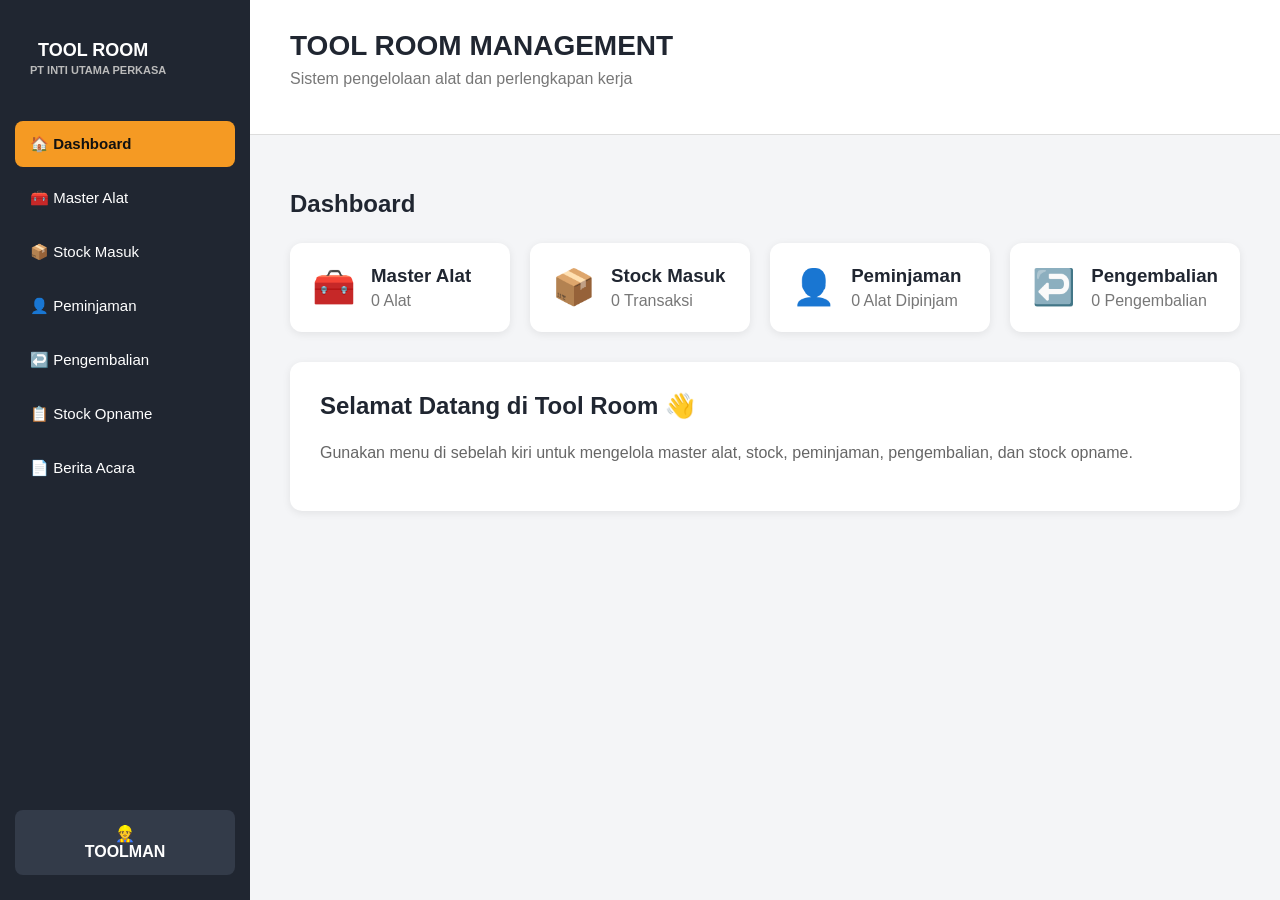
==== index.html @ 471891ff "Add id attribute to dashboard section" ====
<!DOCTYPE html>
<html lang="id">

<head>
    <meta charset="UTF-8">
    <meta name="viewport" content="width=device-width, initial-scale=1.0">

    <title>Tool Room Management</title>

    <link rel="stylesheet" href="style.css">
</head>

<body>

    <!-- SIDEBAR -->
    <aside class="sidebar">

        <div class="logo">
            <div>
                <span>TOOL ROOM</span>
                <small>PT INTI UTAMA PERKASA</small>
            </div>
        </div>

       <nav>

    <a href="#dashboard" class="active">
        🏠 Dashboard
    </a>

    <a href="#master-alat">
        🧰 Master Alat
    </a>

    <a href="#stock-masuk">
        📦 Stock Masuk
    </a>

    <a href="#peminjaman">
        👤 Peminjaman
    </a>

    <a href="#pengembalian">
        ↩️ Pengembalian
    </a>

    <a href="#stock-opname">
        📋 Stock Opname
    </a>

    <a href="#berita-acara">
        📄 Berita Acara
    </a>

</nav>
        <div class="user">
            👷<br>
            <strong>TOOLMAN</strong>
        </div>

    </aside>


    <!-- KONTEN UTAMA -->
    <main class="content">

        <!-- HEADER -->
        <header class="topbar">

            <h1>TOOL ROOM MANAGEMENT</h1>

            <p>
                Sistem pengelolaan alat dan perlengkapan kerja
            </p>

        </header>


        <!-- DASHBOARD -->
        <section class="dashboard" id="dashboard">

            <h2>Dashboard</h2>


            <!-- CARD -->
            <div class="cards">

                <div class="card">

                    <div class="icon">
                        🧰
                    </div>

                    <div>
                        <h3>Master Alat</h3>
                        <p>0 Alat</p>
                    </div>

                </div>


                <div class="card">

                    <div class="icon">
                        📦
                    </div>

                    <div>
                        <h3>Stock Masuk</h3>
                        <p>0 Transaksi</p>
                    </div>

                </div>


                <div class="card">

                    <div class="icon">
                        👤
                    </div>

                    <div>
                        <h3>Peminjaman</h3>
                        <p>0 Alat Dipinjam</p>
                    </div>

                </div>


                <div class="card">

                    <div class="icon">
                        ↩️
                    </div>

                    <div>
                        <h3>Pengembalian</h3>
                        <p>0 Pengembalian</p>
                    </div>

                </div>

            </div>


            <!-- WELCOME -->
            <div class="welcome">

                <h2>Selamat Datang di Tool Room 👋</h2>

                <p>
                    Gunakan menu di sebelah kiri untuk mengelola
                    master alat, stock, peminjaman, pengembalian,
                    dan stock opname.
                </p>

            </div>

        </section>

    </main>

</body>

</html>
---- style.css ----
* {
    box-sizing: border-box;
}

body {
    margin: 0;
    font-family: Arial, sans-serif;
    background: #f4f5f7;
    color: #202631;
}


/* SIDEBAR */

.sidebar {
    position: fixed;
    left: 0;
    top: 0;

    width: 250px;
    height: 100vh;

    background: #202631;
    color: white;

    padding: 25px 15px;

    display: flex;
    flex-direction: column;
}

.logo {
    font-size: 22px;
    font-weight: bold;
    padding: 15px;
    margin-bottom: 30px;
}

.logo span {
    margin-left: 8px;
}


/* MENU */

.sidebar nav {
    display: flex;
    flex-direction: column;
    gap: 8px;
}

.sidebar nav a {
    color: white;
    text-decoration: none;

    padding: 14px 15px;

    border-radius: 8px;

    font-size: 15px;
}

.sidebar nav a:hover {
    background: #333b49;
}

.sidebar nav a.active {
    background: #f59a23;
    color: #111;
    font-weight: bold;
}


/* USER */

.user {
    margin-top: auto;

    background: #333b49;

    padding: 14px;

    border-radius: 8px;

    text-align: center;
}


/* KONTEN */

.content {
    margin-left: 250px;
    min-height: 100vh;
}


/* HEADER */

.topbar {
    background: white;

    padding: 30px 40px;

    border-bottom: 1px solid #ddd;
}

.topbar h1 {
    margin: 0;
    font-size: 28px;
}

.topbar p {
    margin-top: 8px;
    color: #777;
}


/* DASHBOARD */

.dashboard {
    padding: 35px 40px;
}

.dashboard > h2 {
    margin-bottom: 25px;
}


/* CARD */

.cards {
    display: grid;

    grid-template-columns: repeat(4, 1fr);

    gap: 20px;
}

.card {
    background: white;

    padding: 22px;

    border-radius: 12px;

    box-shadow: 0 2px 8px rgba(0,0,0,0.08);

    display: flex;

    align-items: center;

    gap: 15px;
}

.card .icon {
    font-size: 35px;
}

.card h3 {
    margin: 0 0 5px 0;
}

.card p {
    margin: 0;
    color: #777;
}


/* WELCOME */

.welcome {
    background: white;

    margin-top: 30px;

    padding: 30px;

    border-radius: 12px;

    box-shadow: 0 2px 8px rgba(0,0,0,0.08);
}

.welcome h2 {
    margin-top: 0;
}

.welcome p {
    color: #666;
    line-height: 1.6;
}


/* TAMPILAN TABLET */

@media (max-width: 900px) {

    .cards {
        grid-template-columns: repeat(2, 1fr);
    }

}


/* TAMPILAN HP */

@media (max-width: 600px) {

    .sidebar {
        width: 70px;
        padding: 15px 8px;
    }

    .logo span {
        display: none;
    }

    .sidebar nav a {
        font-size: 0;
        text-align: center;
    }

    .user {
        font-size: 0;
    }

    .content {
        margin-left: 70px;
    }

    .topbar,
    .dashboard {
        padding: 20px;
    }

    .cards {
        grid-template-columns: 1fr;
    }

}
.logo {
    display: flex;
    align-items: center;
    gap: 10px;
}

.logo img {
    width: 40px;
    height: 40px;
    object-fit: contain;
}

.logo span {
    display: block;
    font-size: 18px;
    font-weight: bold;
}

.logo small {
    display: block;
    font-size: 11px;
    color: #bbb;
    margin-top: 3px;
}
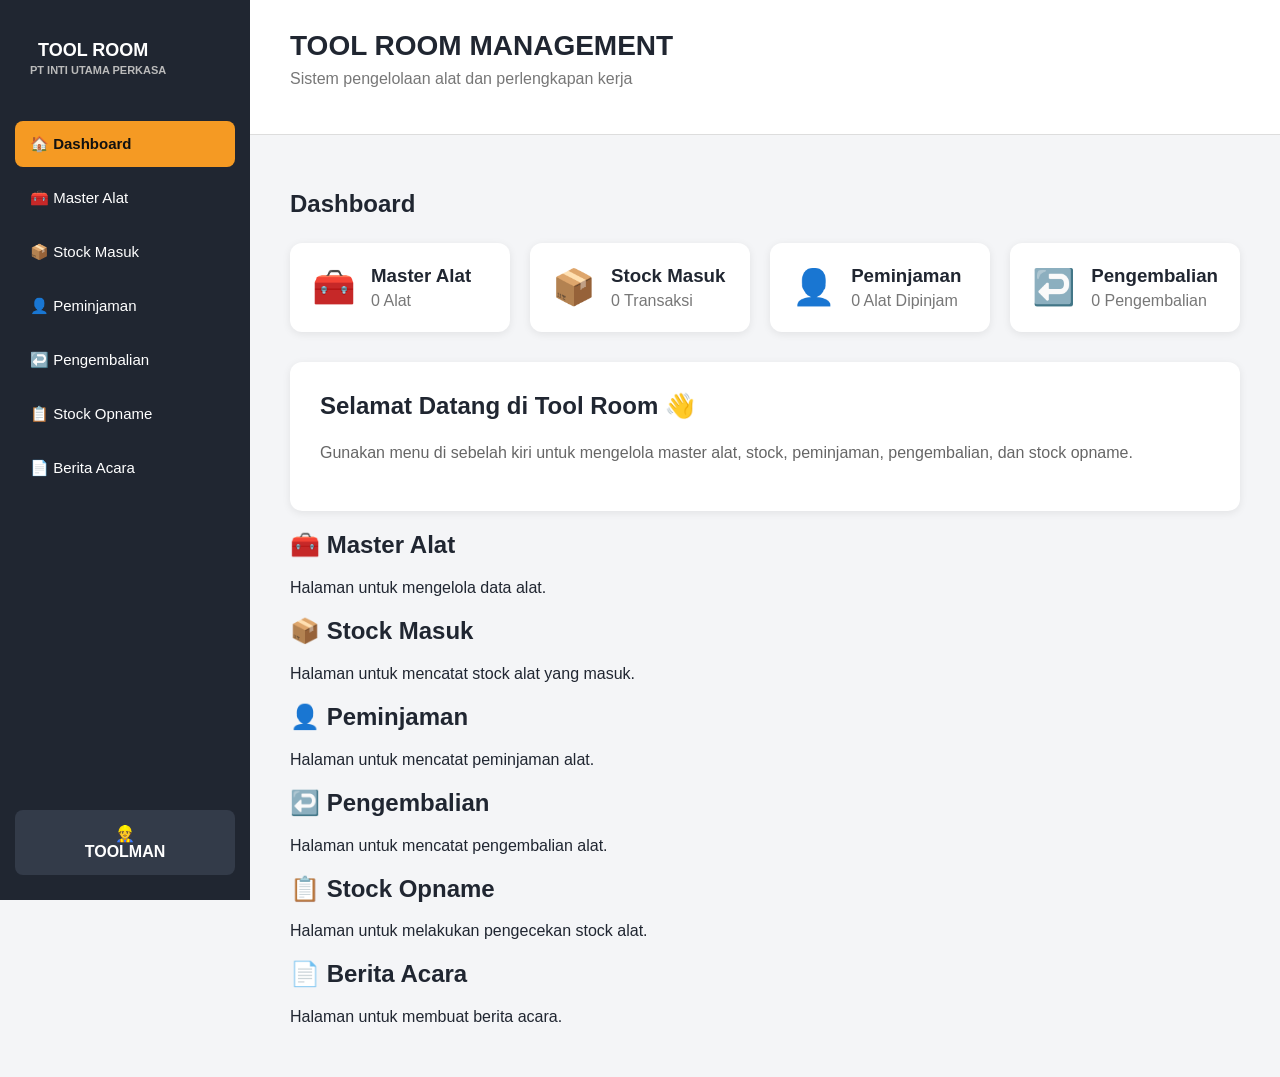
==== commit a08e300a: "Add new sections for alat management in index.html" ====
--- a/index.html
+++ b/index.html
@@ -155,7 +155,35 @@
                 </p>
 
             </div>
+<div id="master-alat" class="menu-section">
+    <h2>🧰 Master Alat</h2>
+    <p>Halaman untuk mengelola data alat.</p>
+</div>
 
+<div id="stock-masuk" class="menu-section">
+    <h2>📦 Stock Masuk</h2>
+    <p>Halaman untuk mencatat stock alat yang masuk.</p>
+</div>
+
+<div id="peminjaman" class="menu-section">
+    <h2>👤 Peminjaman</h2>
+    <p>Halaman untuk mencatat peminjaman alat.</p>
+</div>
+
+<div id="pengembalian" class="menu-section">
+    <h2>↩️ Pengembalian</h2>
+    <p>Halaman untuk mencatat pengembalian alat.</p>
+</div>
+
+<div id="stock-opname" class="menu-section">
+    <h2>📋 Stock Opname</h2>
+    <p>Halaman untuk melakukan pengecekan stock alat.</p>
+</div>
+
+<div id="berita-acara" class="menu-section">
+    <h2>📄 Berita Acara</h2>
+    <p>Halaman untuk membuat berita acara.</p>
+</div>
         </section>
 
     </main>
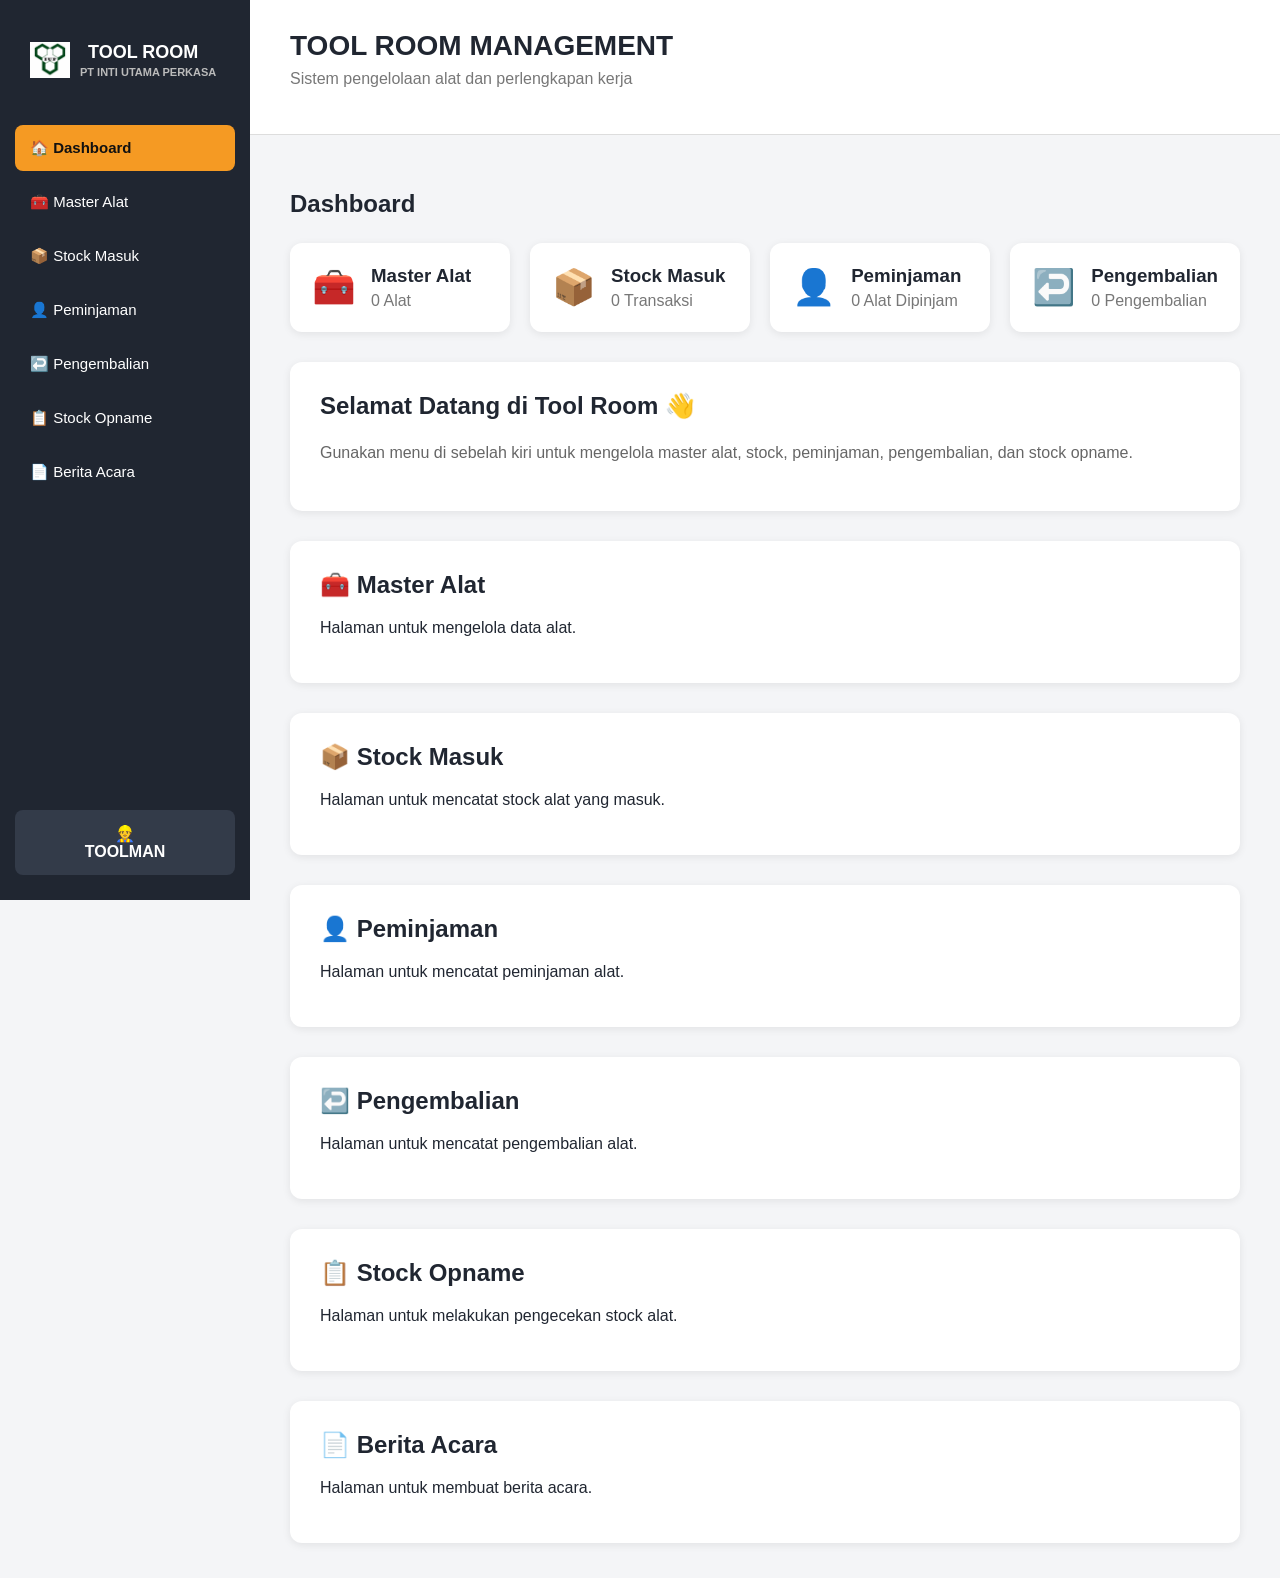
==== commit bd83c021: "Replace logo div with image and restructure content" ====
--- a/index.html
+++ b/index.html
@@ -16,11 +16,12 @@
     <aside class="sidebar">
 
         <div class="logo">
-            <div>
-                <span>TOOL ROOM</span>
-                <small>PT INTI UTAMA PERKASA</small>
-            </div>
-        </div>
+    <img src="logo.png.png" alt="Logo">
+    <div>
+        <span>TOOL ROOM</span>
+        <small>PT INTI UTAMA PERKASA</small>
+    </div>
+</div>
 
        <nav>
 
--- a/style.css
+++ b/style.css
@@ -261,3 +261,14 @@
     color: #bbb;
     margin-top: 3px;
 }
+.menu-section {
+    background: white;
+    margin-top: 30px;
+    padding: 30px;
+    border-radius: 12px;
+    box-shadow: 0 2px 8px rgba(0,0,0,0.08);
+}
+
+.menu-section h2 {
+    margin-top: 0;
+}
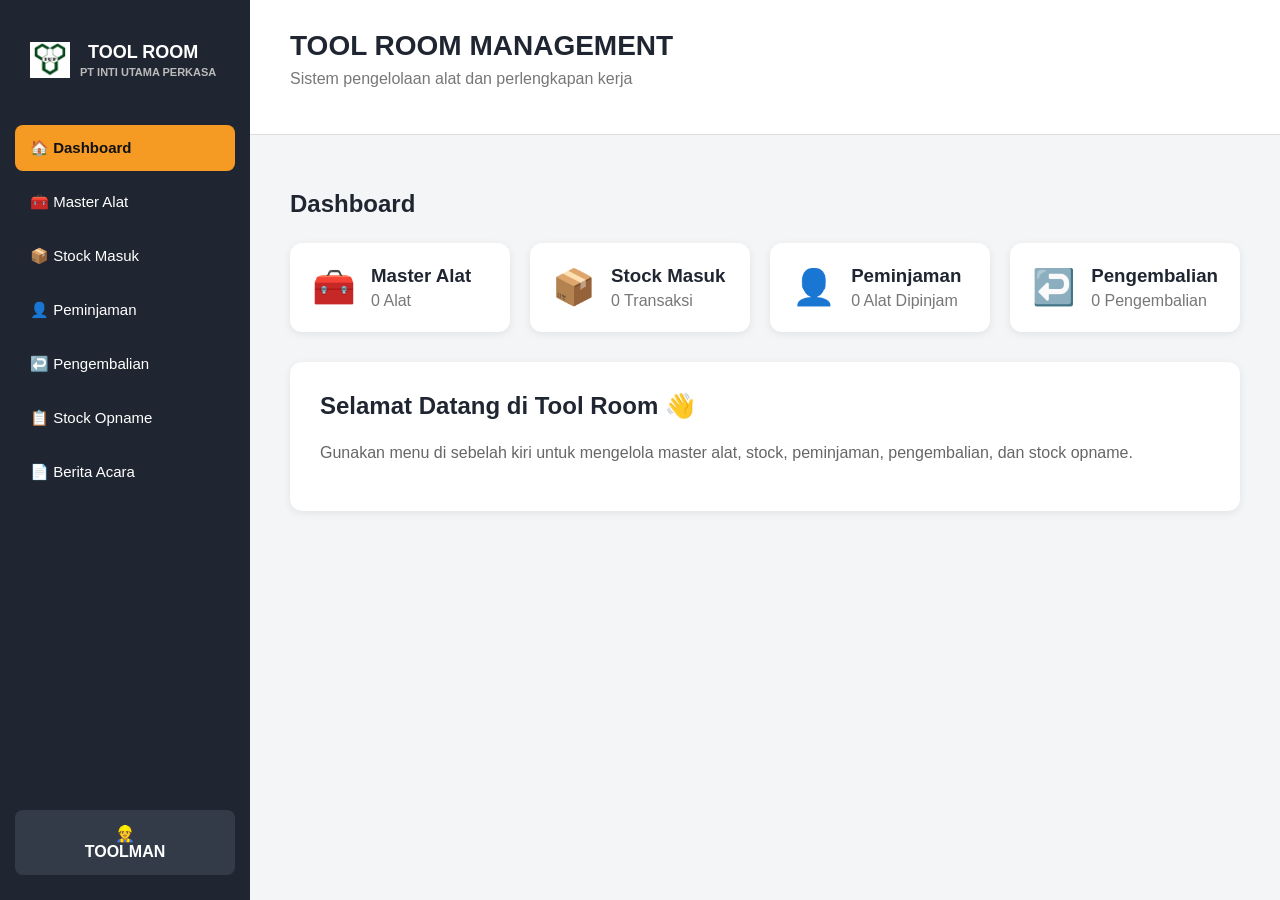
==== commit 27f409b8: "Refactor sidebar and dashboard sections in index.html" ====
--- a/index.html
+++ b/index.html
@@ -15,45 +15,52 @@
     <!-- SIDEBAR -->
     <aside class="sidebar">
 
+        <!-- LOGO -->
         <div class="logo">
-    <img src="logo.png.png" alt="Logo">
-    <div>
-        <span>TOOL ROOM</span>
-        <small>PT INTI UTAMA PERKASA</small>
-    </div>
-</div>
+            <img src="logo.png.png" alt="Logo">
 
-       <nav>
+            <div>
+                <span>TOOL ROOM</span>
+                <small>PT INTI UTAMA PERKASA</small>
+            </div>
+        </div>
 
-    <a href="#dashboard" class="active">
-        🏠 Dashboard
-    </a>
 
-    <a href="#master-alat">
-        🧰 Master Alat
-    </a>
+        <!-- MENU -->
+        <nav>
 
-    <a href="#stock-masuk">
-        📦 Stock Masuk
-    </a>
+            <a href="index.html" class="active">
+                🏠 Dashboard
+            </a>
 
-    <a href="#peminjaman">
-        👤 Peminjaman
-    </a>
+            <a href="master-alat.html">
+                🧰 Master Alat
+            </a>
 
-    <a href="#pengembalian">
-        ↩️ Pengembalian
-    </a>
+            <a href="stock-masuk.html">
+                📦 Stock Masuk
+            </a>
 
-    <a href="#stock-opname">
-        📋 Stock Opname
-    </a>
+            <a href="peminjaman.html">
+                👤 Peminjaman
+            </a>
 
-    <a href="#berita-acara">
-        📄 Berita Acara
-    </a>
+            <a href="pengembalian.html">
+                ↩️ Pengembalian
+            </a>
 
-</nav>
+            <a href="stock-opname.html">
+                📋 Stock Opname
+            </a>
+
+            <a href="berita-acara.html">
+                📄 Berita Acara
+            </a>
+
+        </nav>
+
+
+        <!-- USER -->
         <div class="user">
             👷<br>
             <strong>TOOLMAN</strong>
@@ -78,7 +85,7 @@
 
 
         <!-- DASHBOARD -->
-        <section class="dashboard" id="dashboard">
+        <section class="dashboard">
 
             <h2>Dashboard</h2>
 
@@ -86,6 +93,7 @@
             <!-- CARD -->
             <div class="cards">
 
+                <!-- MASTER ALAT -->
                 <div class="card">
 
                     <div class="icon">
@@ -100,6 +108,7 @@
                 </div>
 
 
+                <!-- STOCK MASUK -->
                 <div class="card">
 
                     <div class="icon">
@@ -114,6 +123,7 @@
                 </div>
 
 
+                <!-- PEMINJAMAN -->
                 <div class="card">
 
                     <div class="icon">
@@ -128,6 +138,7 @@
                 </div>
 
 
+                <!-- PENGEMBALIAN -->
                 <div class="card">
 
                     <div class="icon">
@@ -147,7 +158,9 @@
             <!-- WELCOME -->
             <div class="welcome">
 
-                <h2>Selamat Datang di Tool Room 👋</h2>
+                <h2>
+                    Selamat Datang di Tool Room 👋
+                </h2>
 
                 <p>
                     Gunakan menu di sebelah kiri untuk mengelola
@@ -156,35 +169,7 @@
                 </p>
 
             </div>
-<div id="master-alat" class="menu-section">
-    <h2>🧰 Master Alat</h2>
-    <p>Halaman untuk mengelola data alat.</p>
-</div>
 
-<div id="stock-masuk" class="menu-section">
-    <h2>📦 Stock Masuk</h2>
-    <p>Halaman untuk mencatat stock alat yang masuk.</p>
-</div>
-
-<div id="peminjaman" class="menu-section">
-    <h2>👤 Peminjaman</h2>
-    <p>Halaman untuk mencatat peminjaman alat.</p>
-</div>
-
-<div id="pengembalian" class="menu-section">
-    <h2>↩️ Pengembalian</h2>
-    <p>Halaman untuk mencatat pengembalian alat.</p>
-</div>
-
-<div id="stock-opname" class="menu-section">
-    <h2>📋 Stock Opname</h2>
-    <p>Halaman untuk melakukan pengecekan stock alat.</p>
-</div>
-
-<div id="berita-acara" class="menu-section">
-    <h2>📄 Berita Acara</h2>
-    <p>Halaman untuk membuat berita acara.</p>
-</div>
         </section>
 
     </main>
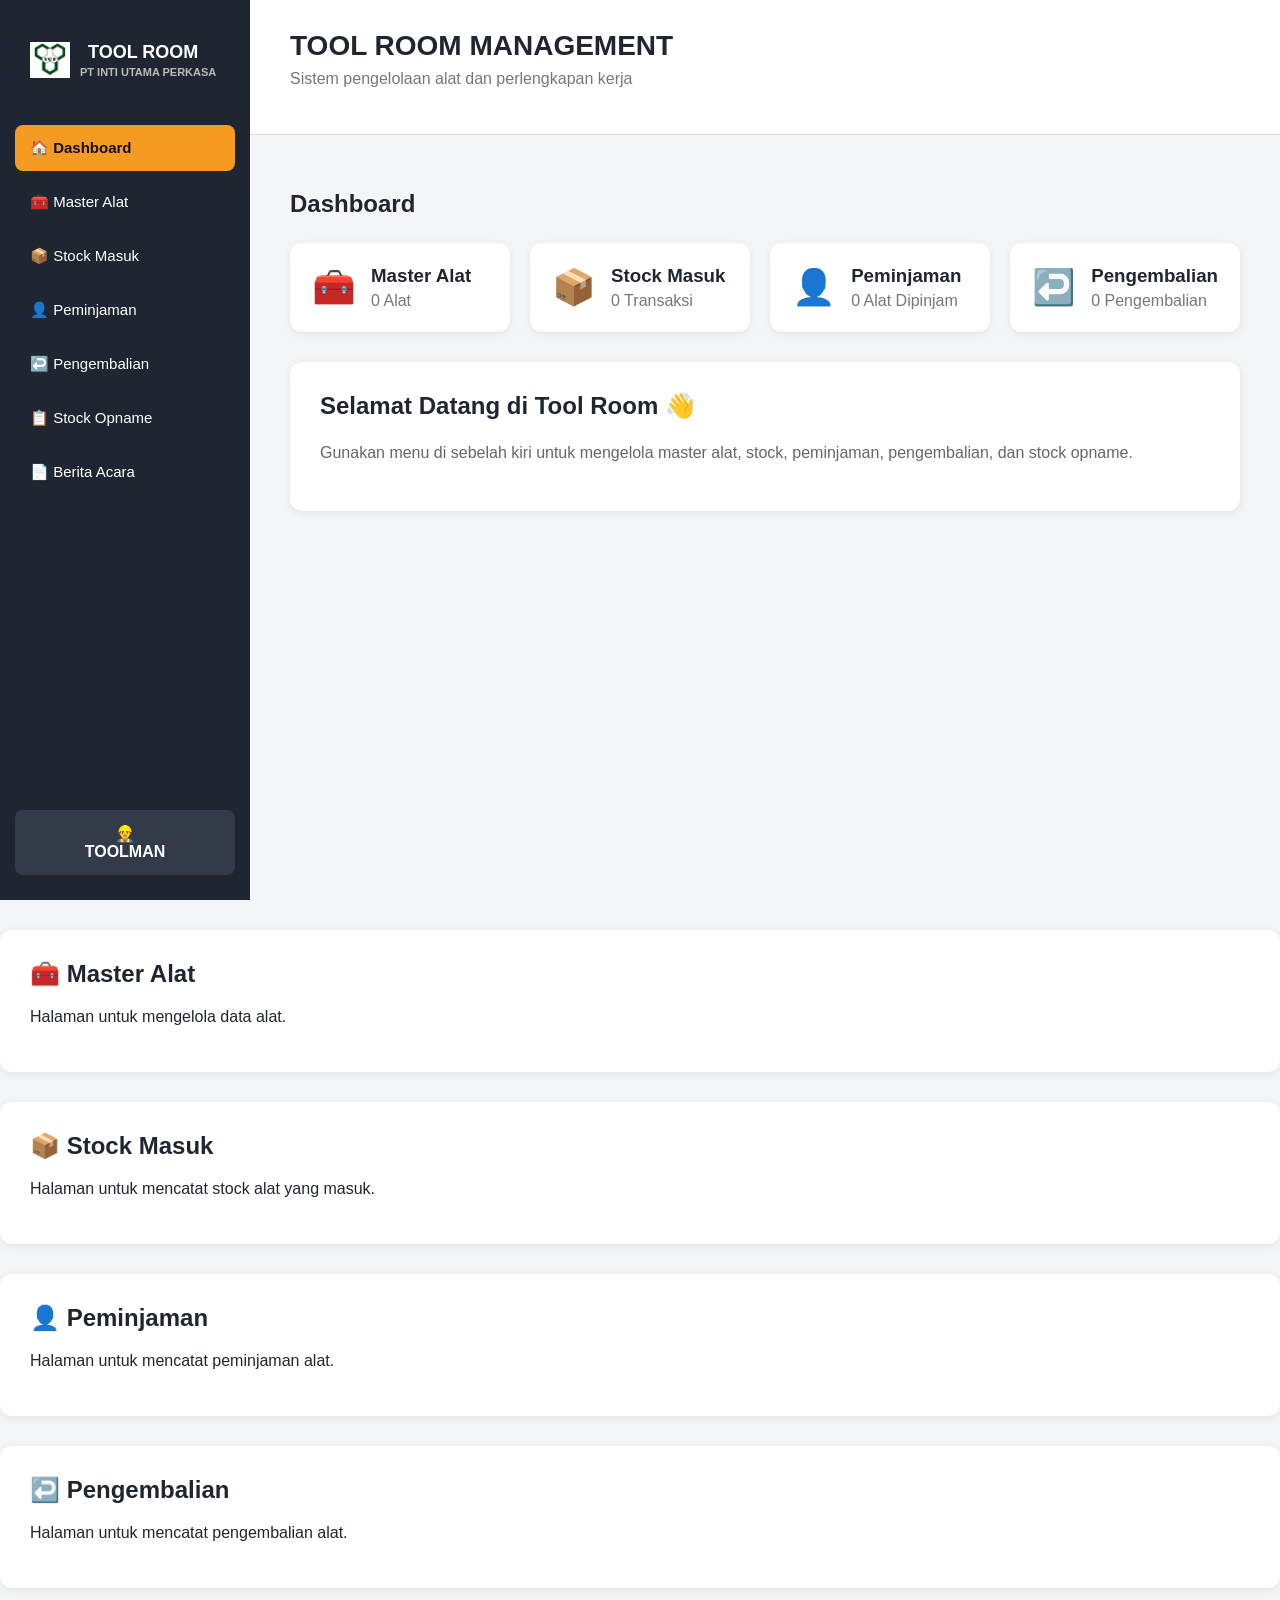
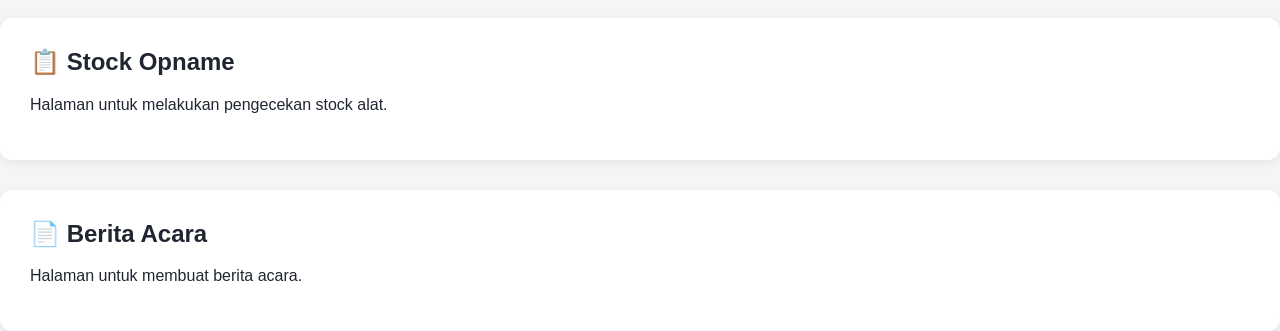
==== commit afade116: "Add sections for managing tools and stock" ====
--- a/index.html
+++ b/index.html
@@ -15,7 +15,6 @@
     <!-- SIDEBAR -->
     <aside class="sidebar">
 
-        <!-- LOGO -->
         <div class="logo">
             <img src="logo.png.png" alt="Logo">
 
@@ -25,8 +24,6 @@
             </div>
         </div>
 
-
-        <!-- MENU -->
         <nav>
 
             <a href="index.html" class="active">
@@ -59,8 +56,6 @@
 
         </nav>
 
-
-        <!-- USER -->
         <div class="user">
             👷<br>
             <strong>TOOLMAN</strong>
@@ -72,7 +67,6 @@
     <!-- KONTEN UTAMA -->
     <main class="content">
 
-        <!-- HEADER -->
         <header class="topbar">
 
             <h1>TOOL ROOM MANAGEMENT</h1>
@@ -93,7 +87,6 @@
             <!-- CARD -->
             <div class="cards">
 
-                <!-- MASTER ALAT -->
                 <div class="card">
 
                     <div class="icon">
@@ -102,13 +95,15 @@
 
                     <div>
                         <h3>Master Alat</h3>
-                        <p>0 Alat</p>
+
+                        <p id="jumlahAlat">
+                            0 Alat
+                        </p>
                     </div>
 
                 </div>
 
 
-                <!-- STOCK MASUK -->
                 <div class="card">
 
                     <div class="icon">
@@ -117,13 +112,15 @@
 
                     <div>
                         <h3>Stock Masuk</h3>
-                        <p>0 Transaksi</p>
+
+                        <p id="jumlahStockMasuk">
+                            0 Transaksi
+                        </p>
                     </div>
 
                 </div>
 
 
-                <!-- PEMINJAMAN -->
                 <div class="card">
 
                     <div class="icon">
@@ -132,13 +129,15 @@
 
                     <div>
                         <h3>Peminjaman</h3>
-                        <p>0 Alat Dipinjam</p>
+
+                        <p id="jumlahPeminjaman">
+                            0 Alat Dipinjam
+                        </p>
                     </div>
 
                 </div>
 
 
-                <!-- PENGEMBALIAN -->
                 <div class="card">
 
                     <div class="icon">
@@ -147,7 +146,10 @@
 
                     <div>
                         <h3>Pengembalian</h3>
-                        <p>0 Pengembalian</p>
+
+                        <p id="jumlahPengembalian">
+                            0 Pengembalian
+                        </p>
                     </div>
 
                 </div>
@@ -174,6 +176,143 @@
 
     </main>
 
+
+<script>
+
+/* ==============================
+   DATA MASTER ALAT
+   ============================== */
+
+let dataAlat =
+    JSON.parse(
+        localStorage.getItem("dataAlat")
+    ) || [];
+
+
+/* ==============================
+   DATA STOCK MASUK
+   ============================== */
+
+let dataStockMasuk =
+    JSON.parse(
+        localStorage.getItem("dataStockMasuk")
+    ) || [];
+
+
+/* ==============================
+   DATA PEMINJAMAN
+   ============================== */
+
+let dataPeminjaman =
+    JSON.parse(
+        localStorage.getItem("dataPeminjaman")
+    ) || [];
+
+
+/* ==============================
+   DATA PENGEMBALIAN
+   ============================== */
+
+let dataPengembalian =
+    JSON.parse(
+        localStorage.getItem("dataPengembalian")
+    ) || [];
+
+
+
+/* ==============================
+   JUMLAH MASTER ALAT
+   ============================== */
+
+document.getElementById(
+    "jumlahAlat"
+).textContent =
+    dataAlat.length + " Alat";
+
+
+
+/* ==============================
+   JUMLAH STOCK MASUK
+   ============================== */
+
+document.getElementById(
+    "jumlahStockMasuk"
+).textContent =
+    dataStockMasuk.length +
+    " Transaksi";
+
+
+
+/* ==============================
+   JUMLAH ALAT YANG MASIH DIPINJAM
+   ============================== */
+
+let totalDipinjam = 0;
+
+
+dataPeminjaman.forEach(
+    function(data) {
+
+        if (data.status === "Dipinjam") {
+
+            totalDipinjam +=
+                parseInt(data.jumlah) || 0;
+
+        }
+
+    }
+);
+
+
+document.getElementById(
+    "jumlahPeminjaman"
+).textContent =
+    totalDipinjam +
+    " Alat Dipinjam";
+
+
+
+/* ==============================
+   JUMLAH PENGEMBALIAN
+   ============================== */
+
+document.getElementById(
+    "jumlahPengembalian"
+).textContent =
+    dataPengembalian.length +
+    " Pengembalian";
+
+</script>
+<div id="master-alat" class="menu-section">
+    <h2>🧰 Master Alat</h2>
+    <p>Halaman untuk mengelola data alat.</p>
+</div>
+
+<div id="stock-masuk" class="menu-section">
+    <h2>📦 Stock Masuk</h2>
+    <p>Halaman untuk mencatat stock alat yang masuk.</p>
+</div>
+
+<div id="peminjaman" class="menu-section">
+    <h2>👤 Peminjaman</h2>
+    <p>Halaman untuk mencatat peminjaman alat.</p>
+</div>
+
+<div id="pengembalian" class="menu-section">
+    <h2>↩️ Pengembalian</h2>
+    <p>Halaman untuk mencatat pengembalian alat.</p>
+</div>
+
+<div id="stock-opname" class="menu-section">
+    <h2>📋 Stock Opname</h2>
+    <p>Halaman untuk melakukan pengecekan stock alat.</p>
+</div>
+
+<div id="berita-acara" class="menu-section">
+    <h2>📄 Berita Acara</h2>
+    <p>Halaman untuk membuat berita acara.</p>
+</div>
+
 </body>
 
 </html>
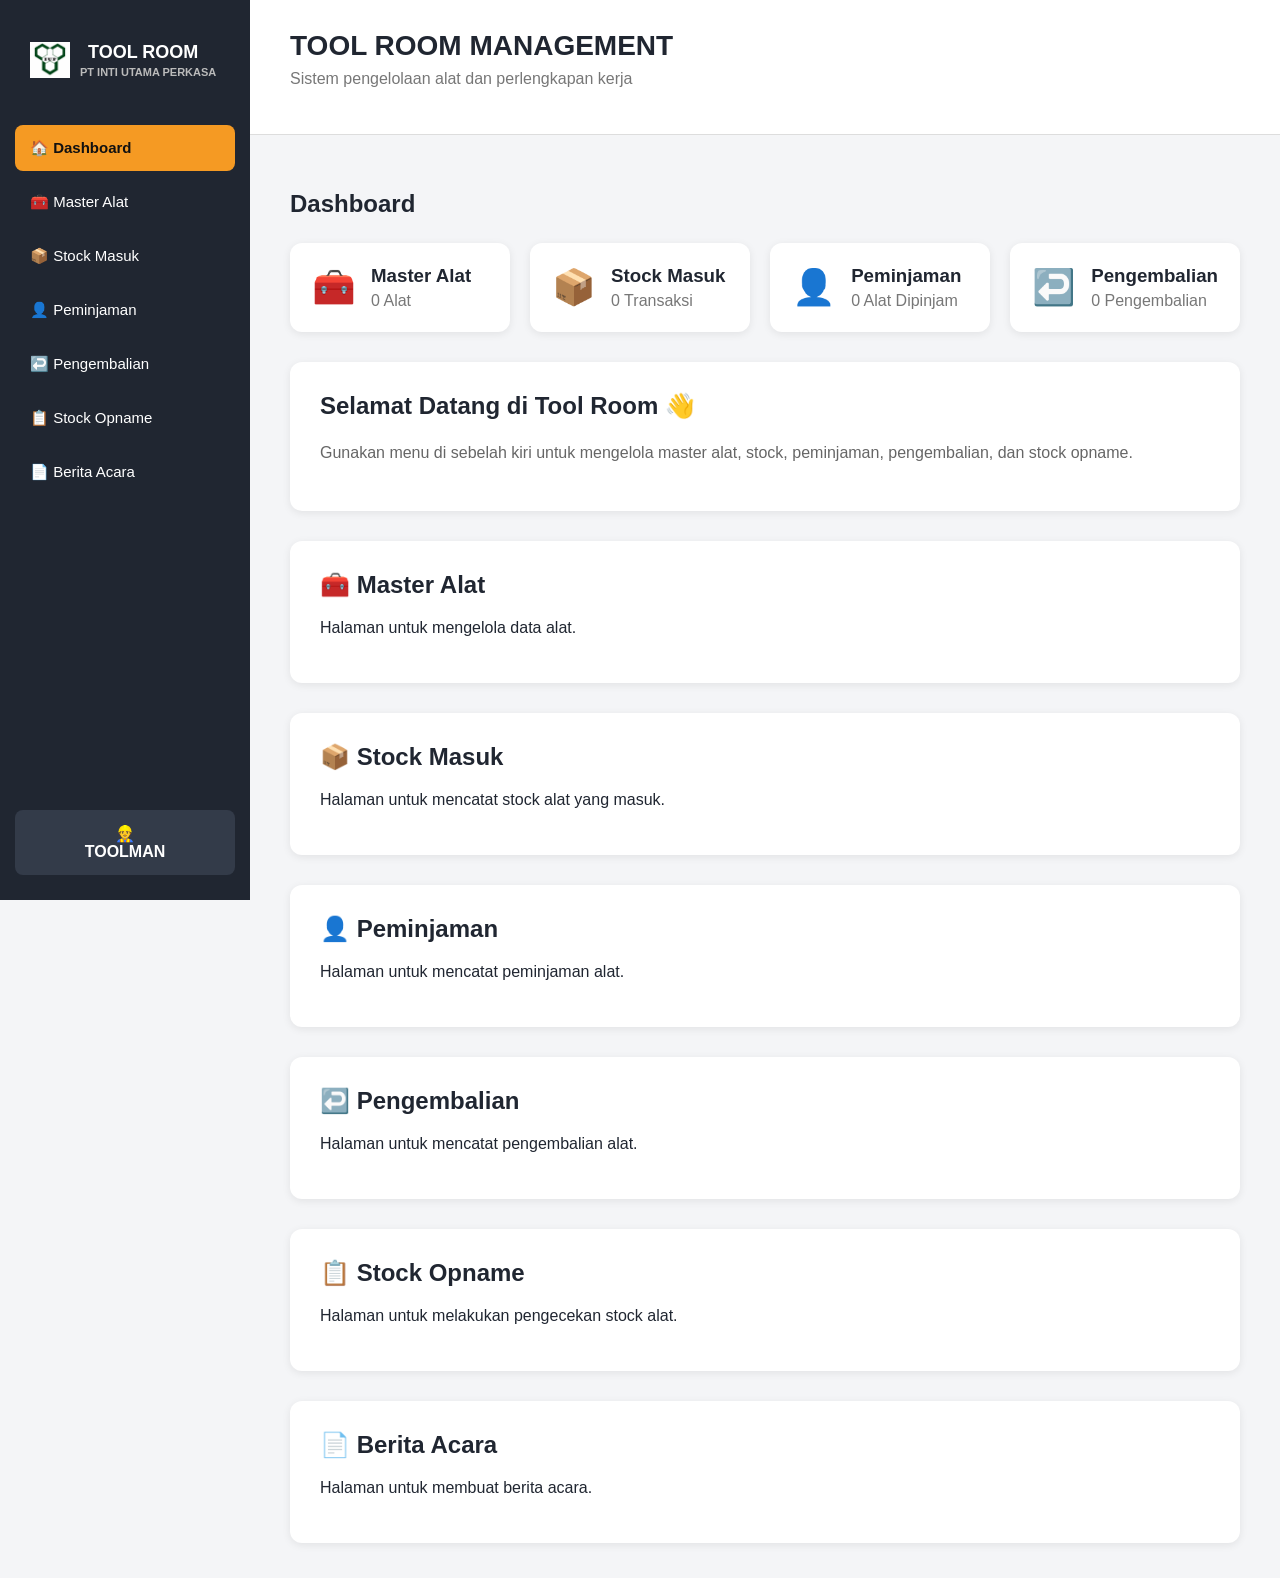
==== commit e193bb62: "Add new sections for alat management and stock tracking" ====
--- a/index.html
+++ b/index.html
@@ -171,7 +171,35 @@
                 </p>
 
             </div>
-
+<div id="master-alat" class="menu-section">
+    <h2>🧰 Master Alat</h2>
+    <p>Halaman untuk mengelola data alat.</p>
+</div>
+
+<div id="stock-masuk" class="menu-section">
+    <h2>📦 Stock Masuk</h2>
+    <p>Halaman untuk mencatat stock alat yang masuk.</p>
+</div>
+
+<div id="peminjaman" class="menu-section">
+    <h2>👤 Peminjaman</h2>
+    <p>Halaman untuk mencatat peminjaman alat.</p>
+</div>
+
+<div id="pengembalian" class="menu-section">
+    <h2>↩️ Pengembalian</h2>
+    <p>Halaman untuk mencatat pengembalian alat.</p>
+</div>
+
+<div id="stock-opname" class="menu-section">
+    <h2>📋 Stock Opname</h2>
+    <p>Halaman untuk melakukan pengecekan stock alat.</p>
+</div>
+
+<div id="berita-acara" class="menu-section">
+    <h2>📄 Berita Acara</h2>
+    <p>Halaman untuk membuat berita acara.</p>
+</div>
         </section>
 
     </main>
@@ -283,35 +311,7 @@
     " Pengembalian";
 
 </script>
-<div id="master-alat" class="menu-section">
-    <h2>🧰 Master Alat</h2>
-    <p>Halaman untuk mengelola data alat.</p>
-</div>
-
-<div id="stock-masuk" class="menu-section">
-    <h2>📦 Stock Masuk</h2>
-    <p>Halaman untuk mencatat stock alat yang masuk.</p>
-</div>
-
-<div id="peminjaman" class="menu-section">
-    <h2>👤 Peminjaman</h2>
-    <p>Halaman untuk mencatat peminjaman alat.</p>
-</div>
-
-<div id="pengembalian" class="menu-section">
-    <h2>↩️ Pengembalian</h2>
-    <p>Halaman untuk mencatat pengembalian alat.</p>
-</div>
-
-<div id="stock-opname" class="menu-section">
-    <h2>📋 Stock Opname</h2>
-    <p>Halaman untuk melakukan pengecekan stock alat.</p>
-</div>
-
-<div id="berita-acara" class="menu-section">
-    <h2>📄 Berita Acara</h2>
-    <p>Halaman untuk membuat berita acara.</p>
-</div>
+
 
 </body>
 
